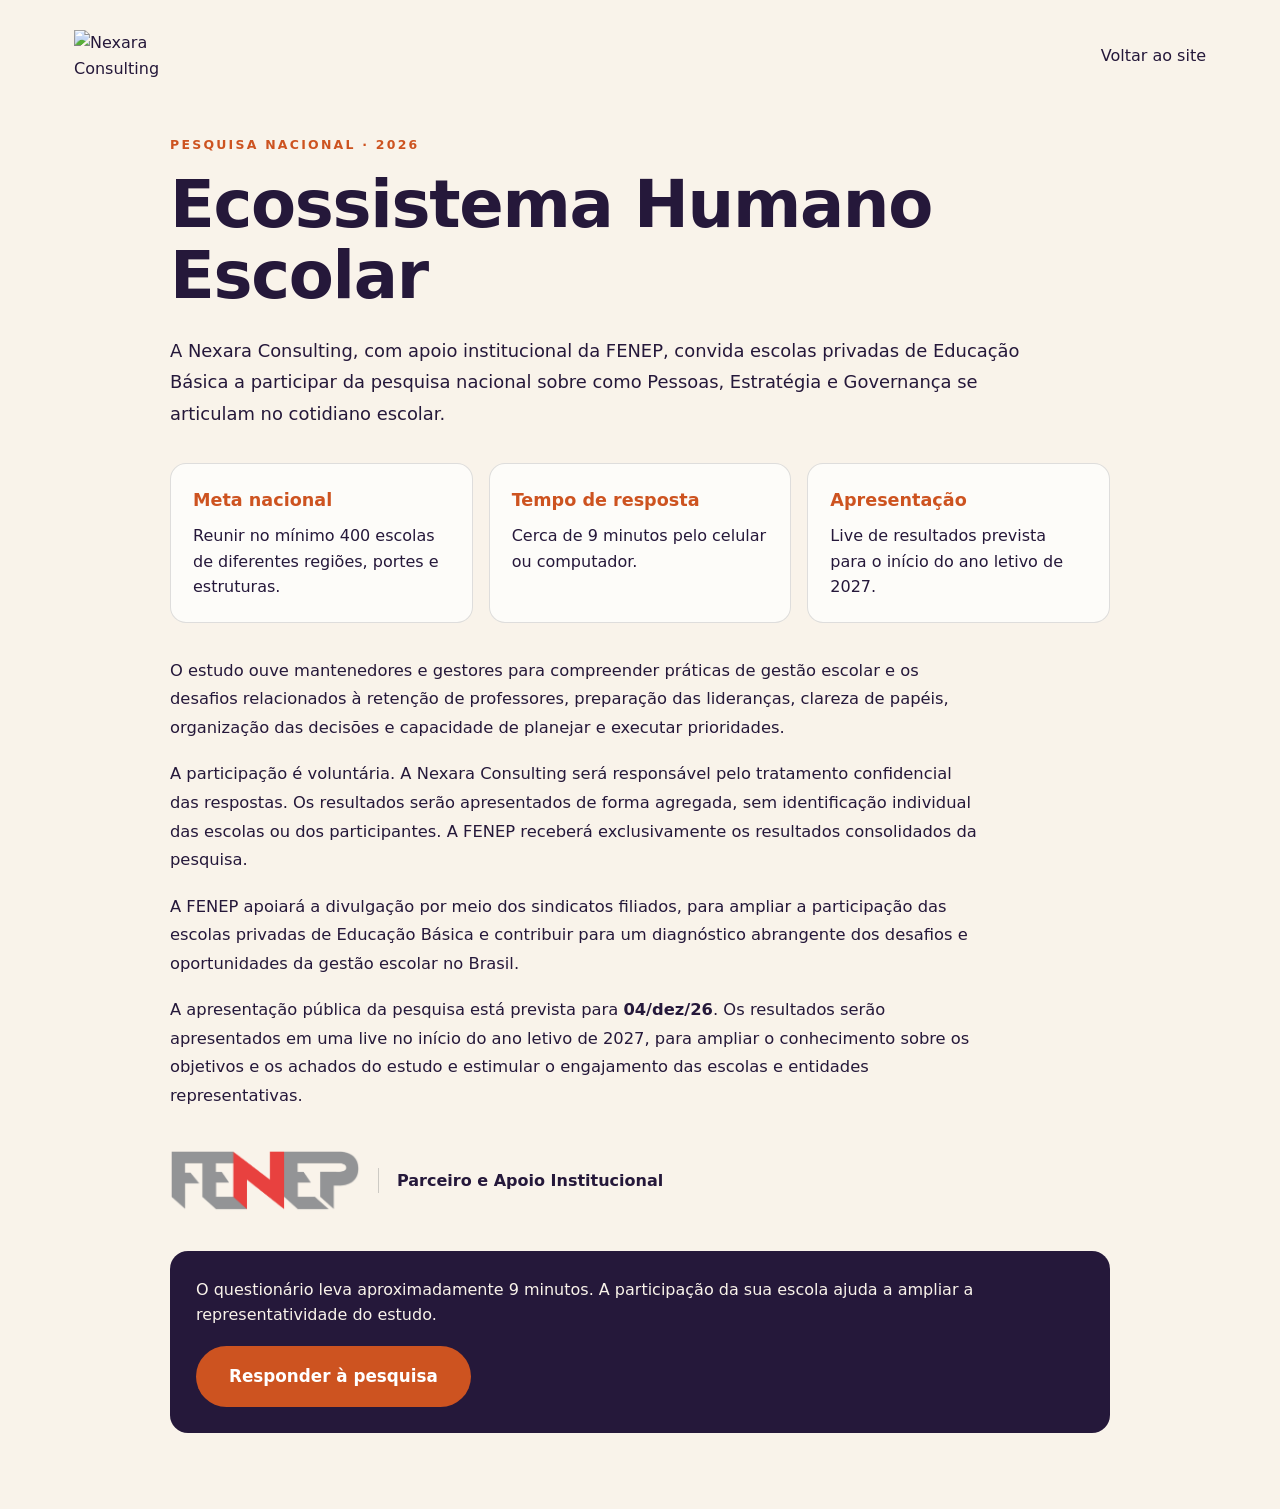
==== pesquisa-conheca.html @ b4e6ace7 "Update 2026 research information and FENEP support" ====
<!DOCTYPE html>
<html lang="pt-BR">
<head>
  <meta charset="UTF-8" />
  <meta name="viewport" content="width=device-width, initial-scale=1" />
  <meta name="description" content="Conheça a Pesquisa Nacional do Ecossistema Humano Escolar 2026, iniciativa da Nexara Consulting com apoio institucional da FENEP." />
  <title>Pesquisa Nacional 2026 | Nexara Consulting</title>
  <link rel="stylesheet" href="styles.css?v=20261104-pesquisa" />
  <style>
    .research-page { min-height: 100vh; padding: 30px 0 76px; background: var(--cream); color: var(--navy-900); }
    .research-page-header { display:flex; align-items:center; justify-content:space-between; gap:20px; margin-bottom:54px; }
    .research-page-header img { width:150px; }
    .research-page-header a { color:var(--navy-900); }
    .research-hero { max-width:940px; margin:auto; }
    .research-hero .section-kicker { color:var(--orange); }
    .research-hero h1 { max-width:850px; font-size:clamp(2.2rem,6vw,4.1rem); line-height:1.08; color:var(--navy-900); }
    .research-intro { margin:24px 0 32px; max-width:78ch; font-size:1.12rem; line-height:1.75; }
    .research-info-grid { display:grid; grid-template-columns:repeat(3,1fr); gap:16px; margin:34px 0; }
    .research-info { padding:22px; border:1px solid rgba(8,16,28,.13); border-radius:16px; background:rgba(255,255,255,.7); }
    .research-info strong { display:block; margin-bottom:9px; color:var(--orange); font-size:1.1rem; }
    .research-copy { max-width:78ch; display:grid; gap:18px; font-size:1.02rem; line-height:1.75; }
    .research-copy p { margin:0; }
    .research-copy strong { color:var(--navy-900); }
    .research-page .research-partner { max-width:78ch; margin:40px 0; }
    .research-action { margin-top:38px; padding:26px; border-radius:18px; background:var(--navy-900); color:var(--cream); }
    .research-action p { margin:0 0 18px; color:var(--cream); }
    @media(max-width:720px) {
      .research-page { padding:22px 0 54px; }
      .research-page-header { margin-bottom:36px; }
      .research-info-grid { grid-template-columns:1fr; }
    }
  </style>
</head>
<body>
  <main class="research-page">
    <div class="container">
      <header class="research-page-header">
        <a href="index.html" aria-label="Voltar ao site Nexara"><img src="assets/logos/nexara-horizontal-black.svg" alt="Nexara Consulting" /></a>
        <a href="index.html#pesquisa">Voltar ao site</a>
      </header>
      <article class="research-hero">
        <p class="section-kicker">Pesquisa Nacional · 2026</p>
        <h1>Ecossistema Humano Escolar</h1>
        <p class="research-intro">A Nexara Consulting, com apoio institucional da FENEP, convida escolas privadas de Educação Básica a participar da pesquisa nacional sobre como Pessoas, Estratégia e Governança se articulam no cotidiano escolar.</p>

        <div class="research-info-grid">
          <div class="research-info"><strong>Meta nacional</strong><span>Reunir no mínimo 400 escolas de diferentes regiões, portes e estruturas.</span></div>
          <div class="research-info"><strong>Tempo de resposta</strong><span>Cerca de 9 minutos pelo celular ou computador.</span></div>
          <div class="research-info"><strong>Apresentação</strong><span>Live de resultados prevista para o início do ano letivo de 2027.</span></div>
        </div>

        <div class="research-copy">
          <p>O estudo ouve mantenedores e gestores para compreender práticas de gestão escolar e os desafios relacionados à retenção de professores, preparação das lideranças, clareza de papéis, organização das decisões e capacidade de planejar e executar prioridades.</p>
          <p>A participação é voluntária. A Nexara Consulting será responsável pelo tratamento confidencial das respostas. Os resultados serão apresentados de forma agregada, sem identificação individual das escolas ou dos participantes. A FENEP receberá exclusivamente os resultados consolidados da pesquisa.</p>
          <p>A FENEP apoiará a divulgação por meio dos sindicatos filiados, para ampliar a participação das escolas privadas de Educação Básica e contribuir para um diagnóstico abrangente dos desafios e oportunidades da gestão escolar no Brasil.</p>
          <p>A apresentação pública da pesquisa está prevista para <strong>04/dez/26</strong>. Os resultados serão apresentados em uma live no início do ano letivo de 2027, para ampliar o conhecimento sobre os objetivos e os achados do estudo e estimular o engajamento das escolas e entidades representativas.</p>
        </div>

        <div class="research-partner" aria-label="FENEP, Parceiro e Apoio Institucional">
          <img src="assets/logos/fenep-oficial-alta.png" alt="FENEP — Federação Nacional das Escolas Particulares" />
          <span>Parceiro e Apoio Institucional</span>
        </div>

        <div class="research-action">
          <p>O questionário leva aproximadamente 9 minutos. A participação da sua escola ajuda a ampliar a representatividade do estudo.</p>
          <a class="btn btn-accent btn-lg" href="https://nexaraconsulting.com.br/pesquisa.html" target="_blank" rel="noopener">Responder à pesquisa</a>
        </div>
      </article>
    </div>
  </main>
</body>
</html>
---- styles.css ----
/* ===== Nexara Consulting — design system ===== */
:root {
  --navy-900: #25183a;
  --navy-800: #25183a;
  --navy-700: #33206c;
  --navy-600: #4a315f;
  --orange: #cd5320;
  --orange-hi: #e30b5d;
  --cream: #f9f3ea;
  --paper: #f9f3ea;
  --ink: #25183a;
  --text: rgba(249, 243, 234, 0.86);
  --muted: rgba(249, 243, 234, 0.6);
  --line: rgba(249, 243, 234, 0.12);
  --maxw: 1180px;
  --radius: 16px;
  --ease: cubic-bezier(0.22, 0.61, 0.36, 1);
}

@font-face {
  font-family: "Plus Jakarta Sans";
  src: url("assets/fonts/PlusJakartaSans-Light.ttf") format("truetype");
  font-weight: 300; font-display: swap;
}
@font-face {
  font-family: "Plus Jakarta Sans";
  src: url("assets/fonts/PlusJakartaSans-Regular.ttf") format("truetype");
  font-weight: 400; font-display: swap;
}
@font-face {
  font-family: "Plus Jakarta Sans";
  src: url("assets/fonts/PlusJakartaSans-Medium.ttf") format("truetype");
  font-weight: 500; font-display: swap;
}
@font-face {
  font-family: "Plus Jakarta Sans";
  src: url("assets/fonts/PlusJakartaSans-SemiBold.ttf") format("truetype");
  font-weight: 600; font-display: swap;
}
@font-face {
  font-family: "Plus Jakarta Sans";
  src: url("assets/fonts/PlusJakartaSans-ExtraBold.ttf") format("truetype");
  font-weight: 800; font-display: swap;
}

* { box-sizing: border-box; }
html { scroll-behavior: smooth; }
body {
  margin: 0;
  font-family: "Plus Jakarta Sans", system-ui, -apple-system, sans-serif;
  background: var(--navy-800);
  color: var(--text);
  line-height: 1.6;
  -webkit-font-smoothing: antialiased;
}
img, svg, video { max-width: 100%; display: block; }
a { color: inherit; text-decoration: none; }
h1, h2, h3, h4 { line-height: 1.15; margin: 0; font-weight: 800; letter-spacing: -0.02em; }
p { margin: 0; }

.container { width: 100%; max-width: var(--maxw); margin: 0 auto; padding: 0 24px; }
.skip-link {
  position: absolute; left: -999px; top: 0; background: var(--orange); color: #fff;
  padding: 10px 16px; z-index: 200; border-radius: 0 0 8px 0;
}
.skip-link:focus { left: 0; }

/* ===== Buttons ===== */
.btn {
  display: inline-flex; align-items: center; justify-content: center;
  padding: 13px 24px; border-radius: 999px; font-weight: 600; font-size: 0.95rem;
  border: 1px solid transparent; cursor: pointer; transition: transform 0.2s var(--ease), background 0.2s, color 0.2s;
}
.btn:hover { transform: translateY(-2px); }
.btn-accent { background: var(--orange); color: #fff; }
.btn-accent:hover { background: var(--orange-hi); }
.btn-ghost { border-color: var(--line); color: var(--cream); }
.btn-ghost:hover { border-color: var(--orange); color: var(--orange-hi); }
.btn-lg { padding: 16px 32px; font-size: 1.05rem; }

/* ===== Header ===== */
.site-header {
  position: sticky; top: 0; z-index: 100;
  backdrop-filter: blur(10px);
  background: rgba(8, 16, 28, 0.55);
  border-bottom: 1px solid transparent;
  transition: background 0.3s, border-color 0.3s;
}
.site-header.scrolled { background: rgba(8, 16, 28, 0.92); border-color: var(--line); }
.header-inner { display: flex; align-items: center; justify-content: space-between; height: 72px; }
.brand-logo { height: 26px; width: auto; }
.main-nav { display: flex; align-items: center; }
.nav-list { display: flex; align-items: center; gap: 28px; list-style: none; margin: 0; padding: 0; }
.nav-list a { color: var(--text); font-weight: 500; font-size: 0.95rem; transition: color 0.2s; }
.nav-list a:hover { color: var(--orange-hi); }
.nav-cta { margin-left: 8px; }
.nav-toggle { display: none; background: none; border: 0; cursor: pointer; flex-direction: column; gap: 5px; padding: 8px; }
.nav-toggle span { width: 24px; height: 2px; background: var(--cream); transition: 0.3s; }

/* ===== Hero ===== */
.hero { position: relative; min-height: 92vh; display: flex; align-items: center; overflow: hidden; isolation: isolate; background: var(--navy-900) url("assets/hero/nexara-poster.png") center / cover no-repeat; }
.hero::after {
  content: ""; position: absolute; inset: -20%; z-index: 1; pointer-events: none;
  background: radial-gradient(circle at 72% 35%, rgba(232,99,42,.18), transparent 28%), radial-gradient(circle at 20% 80%, rgba(42,125,120,.13), transparent 30%);
  animation: hero-drift 14s ease-in-out infinite alternate;
}
.hero-video {
  position: absolute; inset: 0; width: 100%; height: 100%; object-fit: contain; object-position: center; z-index: 0;
  background: var(--navy-900); opacity: .86; transition: opacity .8s var(--ease);
}
.hero-video.is-ready { opacity: 1; }
.hero-play { position: absolute; z-index: 4; left: 24px; bottom: 28px; border: 1px solid rgba(245,240,234,.45); border-radius: 999px; padding: 11px 18px; background: rgba(8,16,28,.78); color: var(--cream); font: inherit; cursor: pointer; backdrop-filter: blur(8px); }
.hero-play:not([hidden]) { display: inline-flex; }
.hero-overlay {
  position: absolute; inset: 0; z-index: 1;
  background: radial-gradient(120% 90% at 70% 30%, rgba(8,16,28,0.35), rgba(8,16,28,0.82) 70%, rgba(8,16,28,0.95));
}
.hero-content { position: relative; z-index: 2; padding: 120px 24px; max-width: 760px; }
.hero-content-hidden { display: none; }
.eyebrow {
  text-transform: uppercase; letter-spacing: 0.22em; font-size: 0.78rem; font-weight: 600;
  color: var(--orange-hi); margin-bottom: 18px;
}
.hero-title { font-size: clamp(2.6rem, 6vw, 4.6rem); color: var(--cream); }
.hero-sub { margin-top: 22px; font-size: clamp(1.05rem, 1.6vw, 1.35rem); color: var(--text); max-width: 620px; }
.hero-actions { margin-top: 36px; display: flex; gap: 14px; flex-wrap: wrap; }
.scroll-cue { position: absolute; bottom: 28px; left: 50%; transform: translateX(-50%); z-index: 2; width: 26px; height: 42px; border: 2px solid var(--muted); border-radius: 14px; }
.scroll-cue span { position: absolute; top: 8px; left: 50%; transform: translateX(-50%); width: 4px; height: 8px; background: var(--orange-hi); border-radius: 2px; animation: scrolldot 1.8s infinite; }
@keyframes scrolldot { 0% { opacity: 0; top: 8px; } 40% { opacity: 1; } 80% { opacity: 0; top: 22px; } 100% { opacity: 0; } }

/* ===== Hero continuation: copy and ecosystem motion appear after the film ===== */
#cenario .container { position: relative; }
.scroll-copy { max-width: 640px; padding: 12px 0 72px; }
.scroll-copy .hero-title { color: var(--cream); }
.scroll-copy .hero-sub { color: var(--text); }
.hero-orbit {
  position: absolute; top: 58px; right: 24px; width: min(36vw, 390px); aspect-ratio: 1;
  border: 1px solid rgba(245,240,234,.18); border-radius: 50%; transform: rotate(-12deg);
  animation: orbit-float 10s ease-in-out infinite; pointer-events: none;
}
.hero-orbit::before, .hero-orbit::after { content: ""; position: absolute; inset: 15%; border: 1px solid rgba(232,99,42,.5); border-radius: 50%; }
.hero-orbit::after { inset: 28%; transform: rotate(62deg) scaleX(.55); border-color: rgba(245,240,234,.35); }
.orbit { position: absolute; inset: 7%; border: 1px solid rgba(245,240,234,.16); border-radius: 50%; }
.orbit-b { inset: 19%; transform: rotate(58deg) scaleX(.48); border-color: rgba(232,99,42,.45); }
.orbit-core { position: absolute; inset: 35%; display: grid; place-content: center; text-align: center; border-radius: 50%; background: var(--orange); color: #fff; font-weight: 800; line-height: 1.05; transform: rotate(12deg); box-shadow: 0 0 0 18px rgba(205,83,32,.12), 0 18px 44px rgba(0,0,0,.25); }
.orbit-label { position: absolute; color: var(--cream); font-size: .72rem; font-weight: 600; letter-spacing: .08em; text-transform: uppercase; }
.orbit-label::before { content: ""; display: inline-block; width: 7px; height: 7px; margin-right: 6px; border-radius: 50%; background: var(--orange-hi); }
.orbit-label-one { top: 14%; left: 2%; }.orbit-label-two { top: 30%; right: -4%; }.orbit-label-three { bottom: 11%; left: 15%; }
@keyframes orbit-float { 0%,100% { transform: rotate(-12deg) translateY(0); } 50% { transform: rotate(3deg) translateY(-10px); } }
@keyframes hero-drift { 0% { transform: translate3d(-2%, 1%, 0) scale(1); } 100% { transform: translate3d(2%, -2%, 0) scale(1.05); } }

/* ===== Sections ===== */
.section { padding: 96px 0; }
.section-alt { background: var(--navy-900); }
.section-paper { background: var(--paper); color: var(--ink); }
.section-kicker { text-transform: uppercase; letter-spacing: 0.18em; font-size: 0.78rem; font-weight: 600; color: var(--orange); margin-bottom: 14px; }
.section-kicker.ink, .section-kicker.ink { color: var(--orange); }
.section-title { font-size: clamp(1.8rem, 3.4vw, 2.8rem); color: var(--cream); max-width: 18ch; }
.section-paper .section-title { color: var(--ink); }
.section-lead { margin-top: 16px; font-size: 1.1rem; color: var(--muted); max-width: 64ch; }
.section-paper .section-lead { color: #4a4039; }
.block-subtitle { margin: 56px 0 18px; font-size: clamp(1.3rem, 2.2vw, 1.7rem); color: var(--cream); }
.section-paper .block-subtitle { color: var(--ink); }

/* ===== Grids ===== */
.card-grid { margin-top: 44px; display: grid; gap: 20px; }
.cols-3 { grid-template-columns: repeat(3, 1fr); }
.two-col { display: grid; grid-template-columns: 1.3fr 1fr; gap: 56px; align-items: center; }
.card {
  background: var(--navy-700); border: 1px solid var(--line); border-radius: var(--radius);
  padding: 28px; position: relative; overflow: hidden; transition: transform 0.35s var(--ease), border-color 0.25s, box-shadow .35s var(--ease);
}
.card::after { content: ""; position: absolute; inset: -80% 35% 35% -80%; background: linear-gradient(120deg, transparent, rgba(255,255,255,.08), transparent); transform: rotate(12deg) translateX(-40%); transition: transform .7s var(--ease); pointer-events: none; }
.card:hover { transform: translateY(-7px); border-color: rgba(205, 83, 32, 0.5); box-shadow: 0 18px 38px rgba(0,0,0,.18); }
.card:hover::after { transform: rotate(12deg) translateX(180%); }
.card h3 { font-size: 1.2rem; color: var(--cream); margin-bottom: 10px; }
.card p { color: var(--muted); font-size: 0.98rem; }
.card-feature { background: linear-gradient(160deg, var(--navy-700), var(--navy-900)); }
.card-tag { display: inline-block; font-size: 0.72rem; letter-spacing: 0.16em; text-transform: uppercase; color: var(--orange-hi); margin-bottom: 12px; }
.case-result { margin-top: 14px; padding-top: 14px; border-top: 1px solid var(--line); color: var(--orange-hi); font-weight: 500; }

/* ===== Cost panel ===== */
.stat-panel { background: var(--navy-700); border: 1px solid rgba(205, 83, 32, 0.4); border-radius: var(--radius); padding: 36px; }
.stat-fine { font-size: clamp(2.2rem, 4vw, 3.2rem); font-weight: 800; color: var(--orange-hi); letter-spacing: -0.02em; }
.stat-label { margin-top: 14px; color: var(--text); font-size: 1.02rem; }
.stat-note { margin-top: 18px; padding-top: 18px; border-top: 1px solid var(--line); color: var(--muted); font-size: 0.92rem; }
.check-list { margin: 26px 0 0; padding: 0; list-style: none; }
.check-list li { position: relative; padding-left: 30px; margin-bottom: 16px; color: var(--text); }
.check-list li::before { content: ""; position: absolute; left: 0; top: 8px; width: 16px; height: 16px; border-radius: 50%; background: var(--orange); box-shadow: 0 0 0 4px rgba(205,83,32,0.18); }

/* ===== Journey ===== */
.journey-grid { margin-top: 32px; display: grid; grid-template-columns: repeat(4, 1fr); gap: 18px; }
.journey { background: var(--navy-700); border: 1px solid var(--line); border-radius: var(--radius); padding: 24px; }
.journey-dot { display: block; width: 12px; height: 12px; border-radius: 50%; background: var(--orange); margin-bottom: 16px; box-shadow: 0 0 0 5px rgba(205,83,32,0.16); animation: dot-pulse 2.4s ease-in-out infinite; }
.journey h4 { color: var(--cream); font-size: 1.1rem; margin-bottom: 6px; }
.journey p { color: var(--muted); font-size: 0.92rem; }

/* ===== Methods ===== */
.method-grid { margin-top: 44px; display: grid; grid-template-columns: repeat(4, 1fr); gap: 16px; }
.method { background: var(--navy-800); border: 1px solid var(--line); border-radius: var(--radius); padding: 22px; transition: border-color 0.25s, transform 0.25s var(--ease); }
.method:hover { border-color: rgba(205,83,32,0.5); transform: translateY(-3px); }
.method-mark { display: inline-block; font-weight: 800; color: var(--orange-hi); font-size: 1.15rem; margin-bottom: 10px; letter-spacing: 0.02em; }
.method p { color: var(--muted); font-size: 0.92rem; }
.modal-grid { margin-top: 28px; display: grid; grid-template-columns: repeat(3, 1fr); gap: 18px; }
.modal { background: var(--navy-800); border: 1px solid var(--line); border-radius: var(--radius); padding: 26px; }
.modal h4 { color: var(--cream); font-size: 1.2rem; margin-bottom: 10px; }
.modal p { color: var(--muted); font-size: 0.96rem; }

/* ===== Size / steps ===== */
.size-grid { margin-top: 40px; display: grid; grid-template-columns: repeat(3, 1fr); gap: 18px; }
.size { background: var(--navy-700); border: 1px solid var(--line); border-radius: var(--radius); padding: 28px; }
.size h3 { color: var(--cream); font-size: 1.25rem; }
.size-range { color: var(--orange-hi); font-weight: 600; margin: 6px 0 16px; }
.size-entry { color: var(--text); font-size: 0.95rem; margin-bottom: 10px; }
.size-combo { color: var(--muted); font-size: 0.88rem; }
.steps { margin-top: 36px; list-style: none; padding: 0; display: grid; grid-template-columns: repeat(5, 1fr); gap: 16px; counter-reset: step; }
.steps li { background: var(--navy-700); border: 1px solid var(--line); border-radius: var(--radius); padding: 24px 20px; position: relative; }
.step-num { display: inline-flex; align-items: center; justify-content: center; width: 34px; height: 34px; border-radius: 50%; background: var(--orange); color: #fff; font-weight: 800; margin-bottom: 14px; }
.steps h4 { color: var(--cream); font-size: 1.05rem; margin-bottom: 6px; }
.steps p { color: var(--muted); font-size: 0.88rem; }

/* ===== Before/After ===== */
.beforeafter { margin-top: 40px; display: grid; gap: 12px; }
.ba-item { display: grid; grid-template-columns: 1fr auto 1fr; align-items: center; gap: 18px; background: var(--navy-700); border: 1px solid var(--line); border-radius: 12px; padding: 18px 24px; }
.ba-before { color: var(--muted); text-decoration: line-through; text-decoration-color: rgba(245,240,234,0.25); }
.ba-arrow { color: var(--orange-hi); font-weight: 800; font-size: 1.2rem; }
.ba-after { color: var(--cream); font-weight: 600; }

/* ===== Paper / Pesquisa ===== */
.paper-body { margin-top: 16px; color: #4a4039; font-size: 1.02rem; max-width: 60ch; }
.paper-facts { display: grid; grid-template-columns: repeat(2, 1fr); gap: 18px; align-content: center; }
.research-goal { margin: 0 0 18px; color: var(--navy-900); font-size: 1rem; }
.research-partner { display: flex; align-items: center; gap: 18px; margin: 30px auto 0; max-width: 820px; color: var(--navy-900); font-weight: 700; }
.research-partner img { width: min(190px, 42vw); height: auto; object-fit: contain; }
.research-partner span { border-left: 1px solid rgba(8,16,28,.18); padding-left: 18px; }
.fact { background: #fff; border: 1px solid #e3d9cc; border-radius: var(--radius); padding: 26px; text-align: center; }
.fact-num { display: block; font-size: 2.4rem; font-weight: 800; color: var(--orange); letter-spacing: -0.02em; }
.fact-label { color: #6a5f54; font-size: 0.9rem; }

/* ===== Beth ===== */
.beth { align-items: center; }
.beth-emblem { display: flex; flex-direction: column; align-items: center; gap: 18px; }
.beth-photo { width: min(420px, 92%); aspect-ratio: 4 / 5; object-fit: cover; object-position: center top; border-radius: 18px; box-shadow: 0 20px 50px rgba(0,0,0,.28); }
.beth-mark { width: min(118px, 30%); filter: drop-shadow(0 12px 28px rgba(205,83,32,0.25)); }
.beth-body { margin-top: 18px; color: var(--muted); }
.cred-list { margin: 20px 0 0; padding-left: 20px; color: var(--muted); }
.cred-list li { margin-bottom: 10px; }
.beth-quote { margin-top: 24px; padding-left: 18px; border-left: 3px solid var(--orange); font-size: 1.15rem; color: var(--cream); font-style: italic; }

/* ===== Cases (reuse card) ===== */

/* ===== Promotional video ===== */
.promo-section {
  overflow: hidden;
  background:
    radial-gradient(70% 80% at 85% 10%, rgba(205,83,32,.14), transparent 70%),
    var(--navy-900);
}
.promo-copy { text-align: center; }
.promo-copy .section-title { margin-left: auto; margin-right: auto; text-align: center; }
.promo-copy .section-lead { margin: 18px auto 0; }
.promo-video-shell {
  position: relative;
  margin-top: 38px;
  padding: 8px;
  border: 1px solid rgba(232,99,42,.34);
  border-radius: 22px;
  background: linear-gradient(145deg, rgba(255,255,255,.08), rgba(255,255,255,.015));
  box-shadow: 0 28px 80px rgba(0,0,0,.38), 0 0 44px rgba(205,83,32,.08);
}
.promo-video-shell::before {
  content: "";
  position: absolute;
  inset: -1px;
  z-index: -1;
  border-radius: inherit;
  background: linear-gradient(110deg, rgba(232,99,42,.55), transparent 34%, transparent 68%, rgba(232,99,42,.22));
  filter: blur(14px);
  opacity: .55;
}
.promo-video {
  display: block;
  width: 100%;
  aspect-ratio: 16 / 9;
  border-radius: 15px;
  background: #25183a;
  object-fit: contain;
}

/* ===== CTA ===== */
.cta { background: linear-gradient(160deg, var(--navy-900), var(--navy-700)); padding: 100px 0; text-align: center; }
.cta-title { font-size: clamp(2rem, 4vw, 3rem); color: var(--cream); }
.cta-sub { margin: 18px auto 0; max-width: 60ch; color: var(--muted); font-size: 1.1rem; }
.cta-actions { margin-top: 34px; display: flex; gap: 14px; justify-content: center; flex-wrap: wrap; }
.contact-list { margin: 30px 0 0; padding: 0; list-style: none; display: flex; gap: 26px; justify-content: center; flex-wrap: wrap; }
.contact-list a { color: var(--text); font-weight: 500; border-bottom: 1px solid transparent; transition: color 0.2s, border-color 0.2s; }
.contact-list a:hover { color: var(--orange-hi); border-color: var(--orange); }

/* ===== Footer ===== */
.site-footer { background: var(--navy-900); border-top: 1px solid var(--line); padding: 48px 0; }
.footer-inner { display: flex; flex-direction: column; align-items: center; gap: 16px; text-align: center; }
.footer-logo { height: 24px; }
.footer-tag { color: var(--muted); font-weight: 600; }
.footer-nav { display: flex; gap: 22px; flex-wrap: wrap; justify-content: center; }
.footer-nav a { color: var(--text); font-size: 0.92rem; }
.footer-nav a { transition: color 0.2s; }
.footer-nav a:hover { color: var(--orange-hi); }
.footer-copy { color: var(--muted); font-size: 0.82rem; }
.game-teaser { text-align: center; }
.game-teaser .section-title, .game-teaser .section-lead { margin-left: auto; margin-right: auto; }
.developer-credit { display: inline-flex; align-items: center; gap: 10px; color: var(--muted); font-size: 0.78rem; }
.developer-credit iframe { width: 180px; height: 78px; border: 0; border-radius: 12px; background: var(--cream); display: block; }
@media (max-width: 600px) { .developer-credit { flex-direction: column; gap: 2px; } }

/* ===== Reveal animation ===== */
.no-js .reveal { opacity: 1; transform: none; }
.js .reveal { opacity: 0; transform: translateY(24px); transition: opacity .7s var(--ease), transform .7s var(--ease); }
.js .reveal.in { opacity: 1; transform: none; animation: reveal-fallback .7s var(--ease) both; animation-delay: var(--d, 0s); }
@keyframes dot-pulse { 0%,100% { box-shadow: 0 0 0 4px rgba(205,83,32,.12); } 50% { box-shadow: 0 0 0 10px rgba(205,83,32,0); } }
@keyframes reveal-fallback { from { opacity: 0; transform: translateY(18px); } to { opacity: 1; transform: none; } }

/* ===== Responsive ===== */
@media (max-width: 980px) {
  .cols-3, .method-grid, .modal-grid, .size-grid { grid-template-columns: repeat(2, 1fr); }
  .journey-grid { grid-template-columns: repeat(2, 1fr); }
  .steps { grid-template-columns: repeat(2, 1fr); }
  .two-col { grid-template-columns: 1fr; gap: 36px; }
  .paper-facts { grid-template-columns: repeat(4, 1fr); }
}
@media (max-width: 720px) {
  .nav-list {
    position: fixed; inset: 72px 0 auto 0; flex-direction: column; align-items: flex-start;
    background: rgba(8,16,28,0.98); padding: 24px; gap: 18px; border-bottom: 1px solid var(--line);
    transform: translateY(-120%); transition: transform 0.3s var(--ease); height: calc(100vh - 72px);
  }
  .nav-list.open { transform: translateY(0); }
  .nav-toggle { display: flex; }
  .nav-cta { margin-left: 0; }
  .cols-3, .method-grid, .modal-grid, .size-grid, .journey-grid, .steps, .paper-facts { grid-template-columns: 1fr; }
  .research-partner { align-items: flex-start; flex-direction: column; gap: 12px; }
  .research-partner span { border-left: 0; border-top: 1px solid rgba(8,16,28,.18); padding: 10px 0 0; }
  .ba-item { grid-template-columns: 1fr; text-align: center; gap: 6px; }
  .section { padding: 68px 0; }
  .hero { min-height: 0; height: auto; aspect-ratio: 16 / 9; }
  .hero-video { object-fit: contain; object-position: center center; }
  .hero-overlay { background: linear-gradient(180deg, rgba(8,16,28,.28), rgba(8,16,28,.88)); }
  .hero-content { padding: 88px 24px 110px; }
  .hero-play { left: 18px; bottom: 18px; font-size: .86rem; }
  .scroll-cue { display: none; }
  .scroll-copy { max-width: none; padding: 0 0 42px; }
  .hero-orbit { position: relative; top: auto; right: auto; width: min(82vw, 340px); margin: 0 auto 64px; }
  .beth-photo { width: min(340px, 88vw); }
  .beth-mark { width: 92px; }
  .js .reveal.in { animation-duration: .55s; transition-duration: .45s; }
  .cost-fill { transition-duration: .75s; }
  .promo-copy { text-align: center; }
  .promo-copy .section-lead { margin-left: auto; margin-right: auto; }
  .promo-video-shell { margin-top: 26px; padding: 4px; border-radius: 14px; }
  .promo-video { border-radius: 10px; }
}

/* ===== Scroll progress bar ===== */
.scroll-progress {
  position: fixed; top: 0; left: 0; height: 3px; width: 0%;
  background: linear-gradient(90deg, var(--orange), var(--orange-hi));
  z-index: 200; transition: width 0.1s linear; box-shadow: 0 0 12px rgba(232,99,42,0.6);
}

/* ===== Narrow container ===== */
.container.narrow { max-width: 820px; }

/* ===== Staggered reveal (delay set via --d) ===== */
.reveal { transition-delay: var(--d, 0s); }

/* ===== Animated cost bars ===== */
.cost-bars { margin-top: 34px; display: grid; gap: 18px; }
.cost-bar {
  position: relative; height: 46px; border-radius: 10px; overflow: hidden;
  background: var(--navy-800, #25183a); border: 1px solid var(--line);
  display: flex; align-items: center;
}
.cost-fill {
  position: absolute; inset: 0 auto 0 0; width: 0; background: linear-gradient(90deg, rgba(205,83,32,0.55), rgba(232,99,42,0.85));
  transition: width 1.1s var(--ease);
}
.cost-bar.in .cost-fill { width: var(--w, 60%); }
.cost-text { position: relative; z-index: 1; padding-left: 18px; color: var(--cream); font-weight: 500; font-size: 0.96rem; }
.cost-bar.in .cost-text { animation: text-rise .65s var(--ease) both; }

/* ===== Animated section divider ===== */
.divider { height: 1px; background: var(--line); position: relative; overflow: hidden; margin: 0; }
.divider::after {
  content: ""; position: absolute; left: 0; top: 0; height: 100%; width: 0;
  background: linear-gradient(90deg, transparent, var(--orange-hi), transparent);
  transition: width 1s var(--ease);
}
.divider.in::after { width: 100%; }

/* ===== Beth emblem parallax ===== */
.beth-emblem { will-change: transform; transition: transform 0.2s linear; }

/* ===== Nav link animated underline ===== */
.nav-list a { position: relative; }
.nav-list a::after {
  content: ""; position: absolute; left: 0; bottom: -4px; height: 2px; width: 0;
  background: var(--orange-hi); transition: width 0.25s var(--ease);
}
.nav-list a:hover::after, .nav-list a.active::after { width: 100%; }

/* ===== Method pulse on hover ===== */
.method:hover .method-mark { transform: scale(1.08); }
.method-mark { display: inline-block; transition: transform 0.25s var(--ease); }

/* Visual rhythm for the text-heavy sections */
.section-title { text-wrap: balance; }
.section-lead { max-width: 58ch; }
.beforeafter .ba-item { transition: transform .35s var(--ease), border-color .35s; }
.beforeafter .ba-item:hover { transform: translateX(8px); border-color: rgba(232,99,42,.45); }
@keyframes text-rise { from { opacity: 0; transform: translateY(5px); } to { opacity: 1; transform: none; } }

@media (prefers-reduced-motion: reduce) {
  html { scroll-behavior: auto; }
  .hero-video { display: block; opacity: 1; }
  .hero { background: radial-gradient(120% 90% at 70% 30%, var(--navy-700), var(--navy-900)); }
  .reveal { opacity: 1; transform: none; transition: none; }
  .scroll-cue span { animation: none; }
  .scroll-progress { display: none; }
  .cost-bar .cost-fill { width: var(--w, 60%); transition: none; }
  .divider::after { width: 100%; transition: none; }
  .beth-emblem { transform: none !important; }
  .nav-list a::after { transition: none; }
}

/* Mobile motion accents. Scroll reveals remain driven by IntersectionObserver. */
@media (max-width: 720px) {
  .hero::after { animation: hero-drift 14s ease-in-out infinite alternate !important; }
  .hero-orbit { animation: orbit-float 10s ease-in-out infinite !important; }
  .journey-dot { animation: dot-pulse 2.4s ease-in-out infinite !important; }
}

/* The mobile experience intentionally keeps motion enabled for this site. */
@media (max-width: 720px) and (prefers-reduced-motion: reduce) {
  .js .reveal { opacity: 0; transform: translateY(24px); transition: opacity .55s var(--ease), transform .55s var(--ease); }
  .js .reveal.in { opacity: 1; transform: none; animation: reveal-fallback .55s var(--ease) both; animation-delay: var(--d, 0s); }
  .cost-bar .cost-fill { width: 0; transition: width .8s var(--ease); }
  .cost-bar.in .cost-fill { width: var(--w, 60%); }
  .divider::after { width: 0; transition: width .8s var(--ease); }
  .divider.in::after { width: 100%; }
}
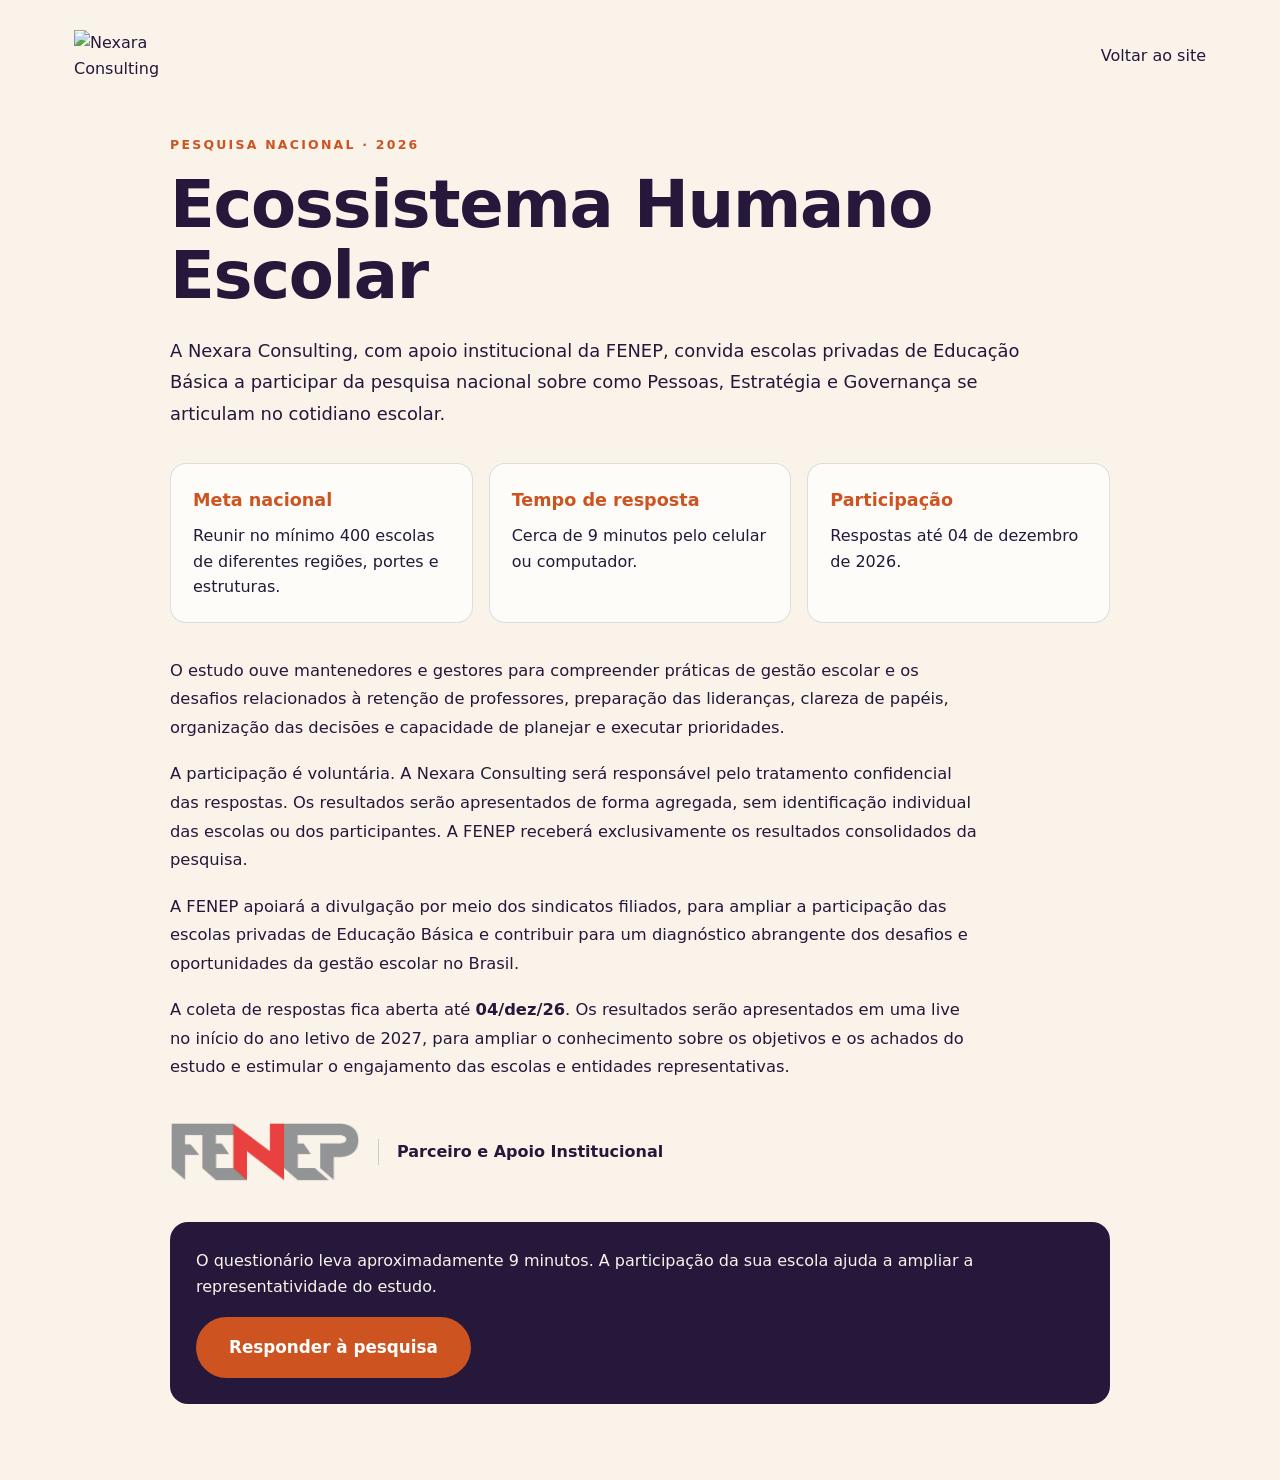
==== commit 1869ceeb: "Refresh survey deadline and results timing" ====
--- a/pesquisa-conheca.html
+++ b/pesquisa-conheca.html
@@ -46,14 +46,14 @@
         <div class="research-info-grid">
           <div class="research-info"><strong>Meta nacional</strong><span>Reunir no mínimo 400 escolas de diferentes regiões, portes e estruturas.</span></div>
           <div class="research-info"><strong>Tempo de resposta</strong><span>Cerca de 9 minutos pelo celular ou computador.</span></div>
-          <div class="research-info"><strong>Apresentação</strong><span>Live de resultados prevista para o início do ano letivo de 2027.</span></div>
+          <div class="research-info"><strong>Participação</strong><span>Respostas até 04 de dezembro de 2026.</span></div>
         </div>
 
         <div class="research-copy">
           <p>O estudo ouve mantenedores e gestores para compreender práticas de gestão escolar e os desafios relacionados à retenção de professores, preparação das lideranças, clareza de papéis, organização das decisões e capacidade de planejar e executar prioridades.</p>
           <p>A participação é voluntária. A Nexara Consulting será responsável pelo tratamento confidencial das respostas. Os resultados serão apresentados de forma agregada, sem identificação individual das escolas ou dos participantes. A FENEP receberá exclusivamente os resultados consolidados da pesquisa.</p>
           <p>A FENEP apoiará a divulgação por meio dos sindicatos filiados, para ampliar a participação das escolas privadas de Educação Básica e contribuir para um diagnóstico abrangente dos desafios e oportunidades da gestão escolar no Brasil.</p>
-          <p>A apresentação pública da pesquisa está prevista para <strong>04/dez/26</strong>. Os resultados serão apresentados em uma live no início do ano letivo de 2027, para ampliar o conhecimento sobre os objetivos e os achados do estudo e estimular o engajamento das escolas e entidades representativas.</p>
+          <p>A coleta de respostas fica aberta até <strong>04/dez/26</strong>. Os resultados serão apresentados em uma live no início do ano letivo de 2027, para ampliar o conhecimento sobre os objetivos e os achados do estudo e estimular o engajamento das escolas e entidades representativas.</p>
         </div>
 
         <div class="research-partner" aria-label="FENEP, Parceiro e Apoio Institucional">
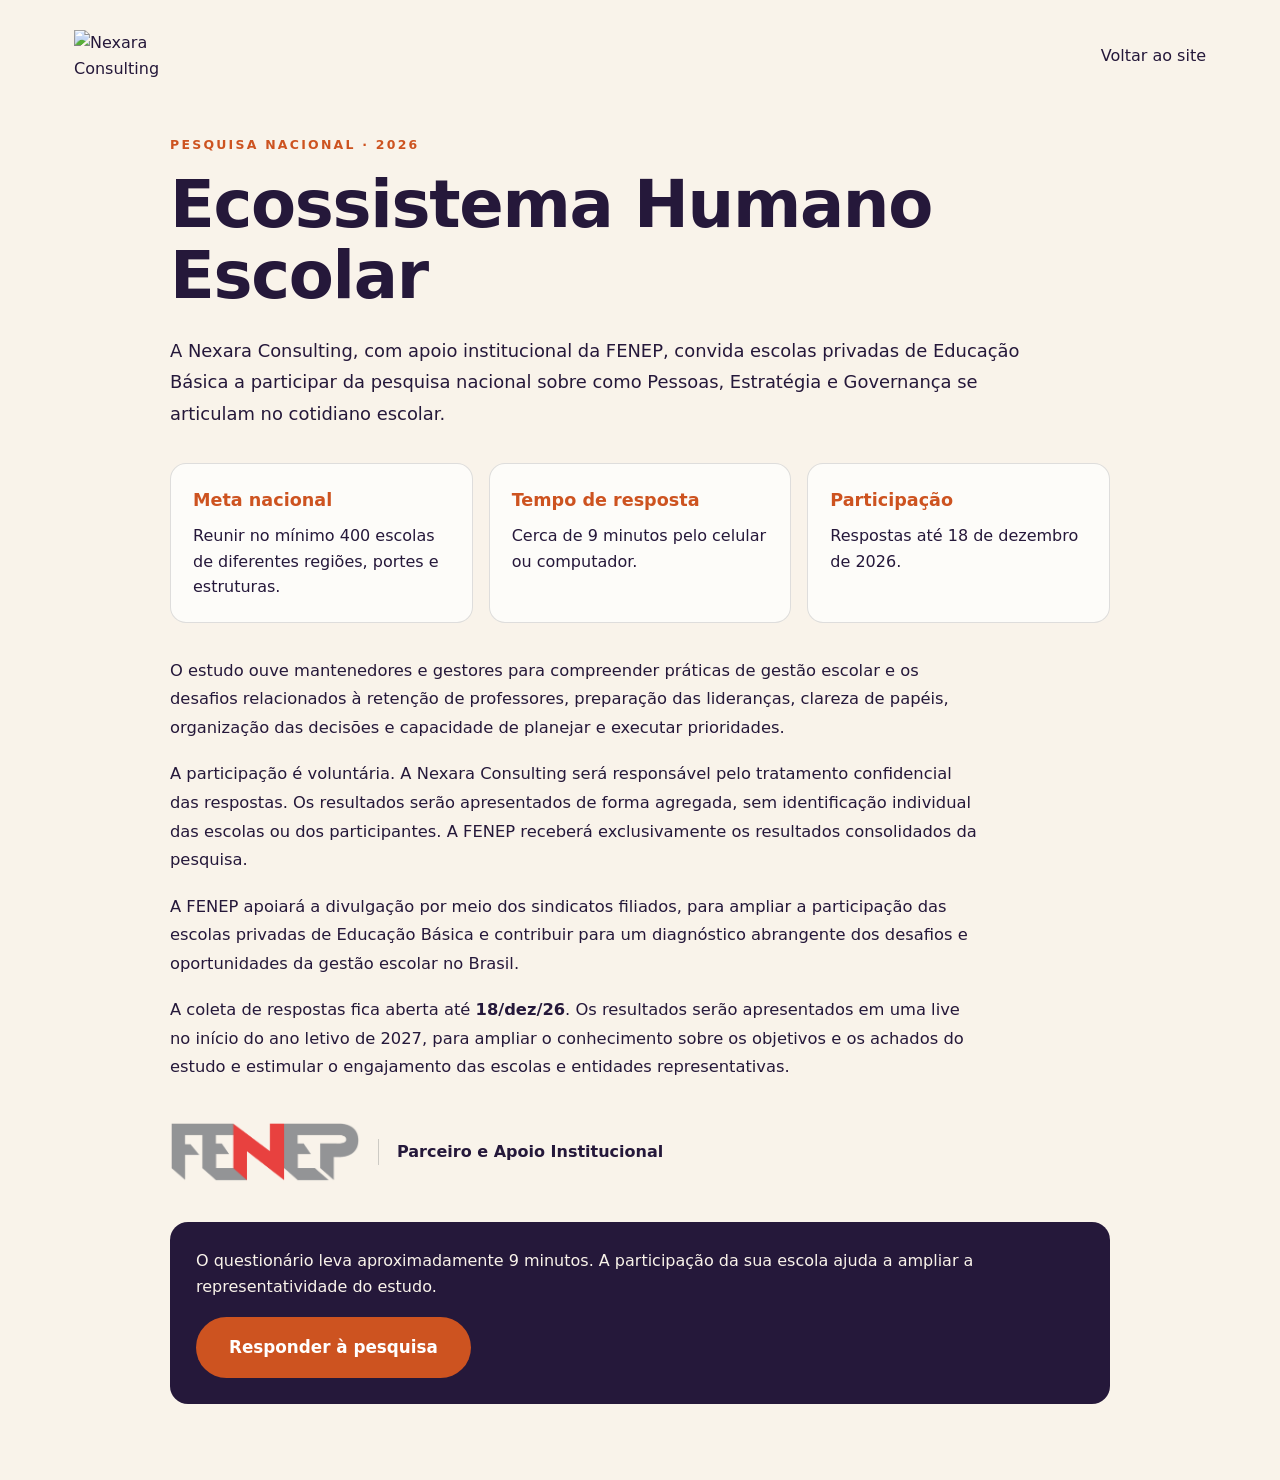
==== commit a5b53800: "Align survey deadline to 18 December 2026 in pesquisa-conheca.html" ====
--- a/pesquisa-conheca.html
+++ b/pesquisa-conheca.html
@@ -46,14 +46,14 @@
         <div class="research-info-grid">
           <div class="research-info"><strong>Meta nacional</strong><span>Reunir no mínimo 400 escolas de diferentes regiões, portes e estruturas.</span></div>
           <div class="research-info"><strong>Tempo de resposta</strong><span>Cerca de 9 minutos pelo celular ou computador.</span></div>
-          <div class="research-info"><strong>Participação</strong><span>Respostas até 04 de dezembro de 2026.</span></div>
+          <div class="research-info"><strong>Participação</strong><span>Respostas até 18 de dezembro de 2026.</span></div>
         </div>
 
         <div class="research-copy">
           <p>O estudo ouve mantenedores e gestores para compreender práticas de gestão escolar e os desafios relacionados à retenção de professores, preparação das lideranças, clareza de papéis, organização das decisões e capacidade de planejar e executar prioridades.</p>
           <p>A participação é voluntária. A Nexara Consulting será responsável pelo tratamento confidencial das respostas. Os resultados serão apresentados de forma agregada, sem identificação individual das escolas ou dos participantes. A FENEP receberá exclusivamente os resultados consolidados da pesquisa.</p>
           <p>A FENEP apoiará a divulgação por meio dos sindicatos filiados, para ampliar a participação das escolas privadas de Educação Básica e contribuir para um diagnóstico abrangente dos desafios e oportunidades da gestão escolar no Brasil.</p>
-          <p>A coleta de respostas fica aberta até <strong>04/dez/26</strong>. Os resultados serão apresentados em uma live no início do ano letivo de 2027, para ampliar o conhecimento sobre os objetivos e os achados do estudo e estimular o engajamento das escolas e entidades representativas.</p>
+          <p>A coleta de respostas fica aberta até <strong>18/dez/26</strong>. Os resultados serão apresentados em uma live no início do ano letivo de 2027, para ampliar o conhecimento sobre os objetivos e os achados do estudo e estimular o engajamento das escolas e entidades representativas.</p>
         </div>
 
         <div class="research-partner" aria-label="FENEP, Parceiro e Apoio Institucional">
